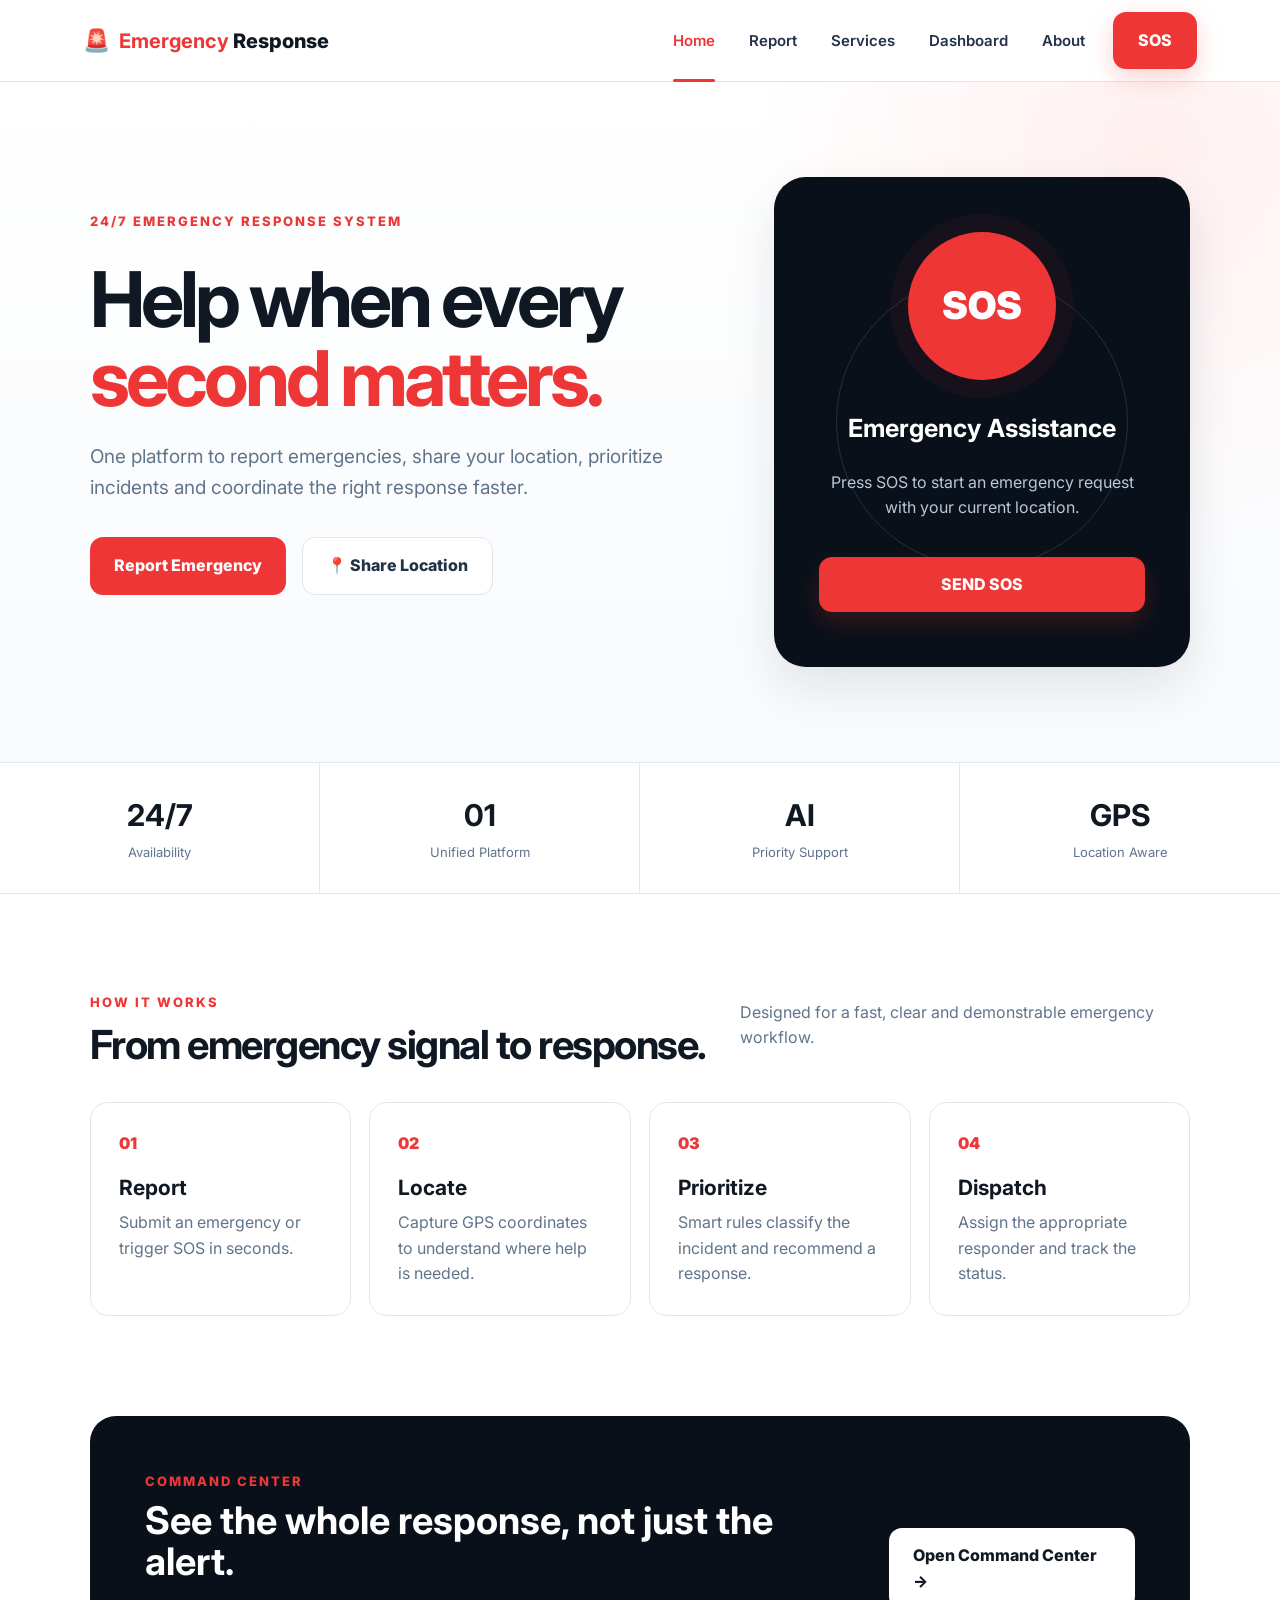
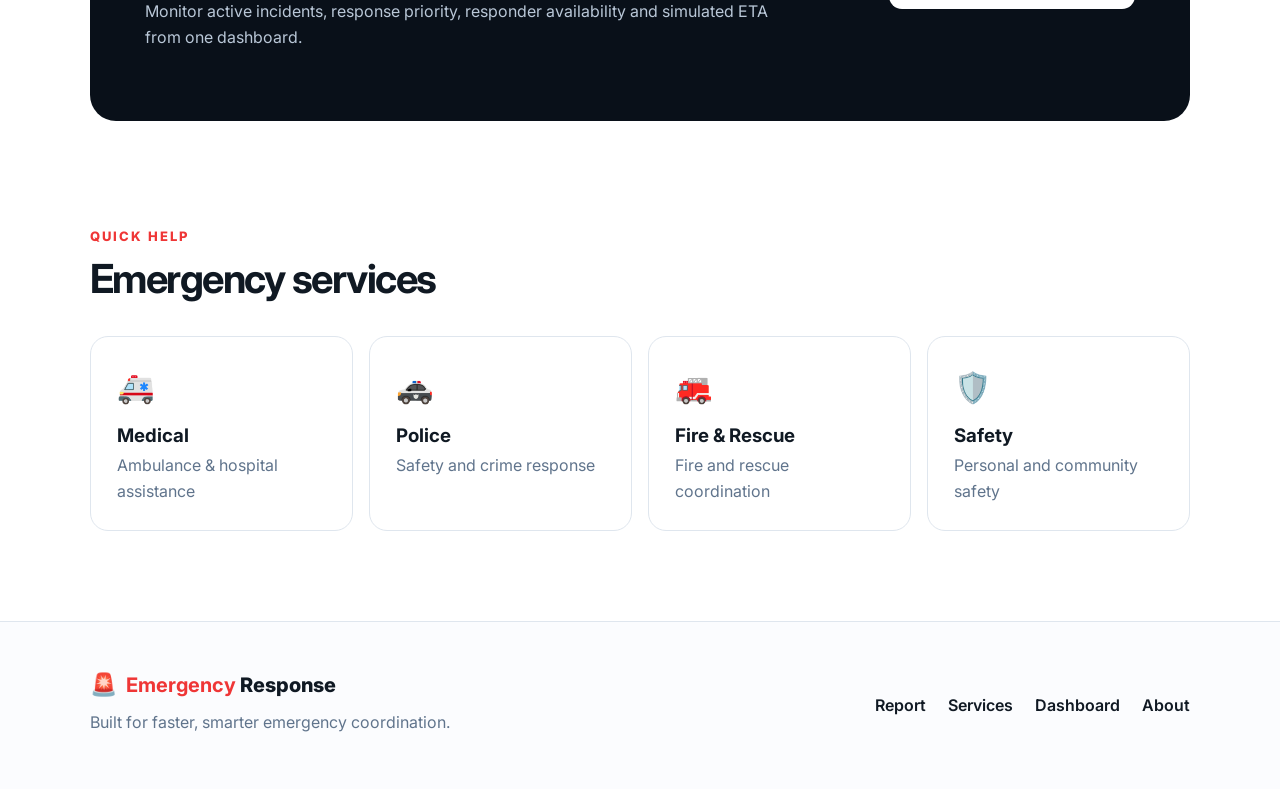
==== index.html @ e2dda0de "Add files via upload" ====
<!DOCTYPE html>
<html lang="en">
<head>
  <meta charset="UTF-8">
  <meta name="viewport" content="width=device-width, initial-scale=1.0">
  <meta name="description" content="Emergency Response Platform - fast, location-aware emergency coordination.">
  <title>Emergency Response | Home</title>
  <link rel="preconnect" href="https://fonts.googleapis.com">
  <link rel="preconnect" href="https://fonts.gstatic.com" crossorigin>
  <link href="https://fonts.googleapis.com/css2?family=Inter:wght@400;500;600;700;800&display=swap" rel="stylesheet">
  <link rel="stylesheet" href="css/style.css">
</head>
<body>
<header class="navbar">
  <a class="brand" href="index.html"><span class="brand-icon">🚨</span><span><b>Emergency</b> Response</span></a>
  <nav class="nav-links" aria-label="Main navigation">
    <a class="active" href="index.html">Home</a>
    <a href="report.html">Report</a>
    <a href="services.html">Services</a>
    <a href="dashboard.html">Dashboard</a>
    <a href="about.html">About</a>
  </nav>
  <button class="sos-nav" onclick="openSOS()">SOS</button>
  <button class="menu-btn" onclick="toggleMenu()" aria-label="Open menu">☰</button>
</header>

<main>
<section class="hero">
  <div class="hero-copy">
    <div class="eyebrow">24/7 EMERGENCY RESPONSE SYSTEM</div>
    <h1>Help when every<br><span>second matters.</span></h1>
    <p class="hero-text">One platform to report emergencies, share your location, prioritize incidents and coordinate the right response faster.</p>
    <div class="hero-actions">
      <a class="btn btn-primary" href="report.html">Report Emergency</a>
      <button class="btn btn-secondary" onclick="shareLocation()">📍 Share Location</button>
    </div>
    <div id="locationStatus" class="location-status" aria-live="polite"></div>
  </div>

  <div class="sos-card">
    <div class="pulse-ring"></div>
    <div class="sos-circle">SOS</div>
    <h2>Emergency Assistance</h2>
    <p>Press SOS to start an emergency request with your current location.</p>
    <button class="btn btn-danger wide" onclick="openSOS()">SEND SOS</button>
  </div>
</section>

<section class="stats-strip">
  <div><strong>24/7</strong><span>Availability</span></div>
  <div><strong>01</strong><span>Unified Platform</span></div>
  <div><strong>AI</strong><span>Priority Support</span></div>
  <div><strong>GPS</strong><span>Location Aware</span></div>
</section>

<section class="section">
  <div class="section-heading">
    <div><div class="eyebrow">HOW IT WORKS</div><h2>From emergency signal to response.</h2></div>
    <p>Designed for a fast, clear and demonstrable emergency workflow.</p>
  </div>
  <div class="workflow">
    <div class="workflow-card"><span>01</span><h3>Report</h3><p>Submit an emergency or trigger SOS in seconds.</p></div>
    <div class="workflow-card"><span>02</span><h3>Locate</h3><p>Capture GPS coordinates to understand where help is needed.</p></div>
    <div class="workflow-card"><span>03</span><h3>Prioritize</h3><p>Smart rules classify the incident and recommend a response.</p></div>
    <div class="workflow-card"><span>04</span><h3>Dispatch</h3><p>Assign the appropriate responder and track the status.</p></div>
  </div>
</section>

<section class="feature-band">
  <div>
    <div class="eyebrow">COMMAND CENTER</div>
    <h2>See the whole response, not just the alert.</h2>
    <p>Monitor active incidents, response priority, responder availability and simulated ETA from one dashboard.</p>
  </div>
  <a class="btn btn-light" href="dashboard.html">Open Command Center →</a>
</section>

<section class="section compact">
  <div class="section-heading">
    <div><div class="eyebrow">QUICK HELP</div><h2>Emergency services</h2></div>
  </div>
  <div class="service-grid">
    <a href="services.html#medical" class="service-card"><span>🚑</span><h3>Medical</h3><p>Ambulance & hospital assistance</p></a>
    <a href="services.html#police" class="service-card"><span>🚓</span><h3>Police</h3><p>Safety and crime response</p></a>
    <a href="services.html#fire" class="service-card"><span>🚒</span><h3>Fire & Rescue</h3><p>Fire and rescue coordination</p></a>
    <a href="services.html#safety" class="service-card"><span>🛡️</span><h3>Safety</h3><p>Personal and community safety</p></a>
  </div>
</section>
</main>

<footer class="footer">
  <div><a class="brand" href="index.html"><span class="brand-icon">🚨</span><span><b>Emergency</b> Response</span></a><p>Built for faster, smarter emergency coordination.</p></div>
  <div><a href="report.html">Report</a><a href="services.html">Services</a><a href="dashboard.html">Dashboard</a><a href="about.html">About</a></div>
</footer>

<div id="sosModal" class="modal hidden" role="dialog" aria-modal="true" aria-labelledby="sosTitle">
  <div class="modal-card">
    <button class="modal-close" onclick="closeSOS()">×</button>
    <div class="modal-icon">SOS</div>
    <h2 id="sosTitle">Start emergency assistance?</h2>
    <p>This demo will create a critical incident and attempt to share your current GPS location.</p>
    <div class="modal-actions"><button class="btn btn-secondary" onclick="closeSOS()">Cancel</button><button class="btn btn-danger" onclick="confirmSOS()">Send SOS</button></div>
    <div id="sosResult" class="result-box hidden"></div>
  </div>
</div>

<script src="js/main.js"></script>
</body>
</html>
---- css/style.css ----
:root{
  --red:#ef3636;--red-dark:#c92727;--ink:#101923;--muted:#60748c;--line:#dfe6ee;
  --soft:#f6f8fb;--white:#fff;--dark:#091019;--green:#16a36a;--amber:#e99a16;
  --shadow:0 20px 50px rgba(16,25,35,.10);--radius:22px;
}
*{box-sizing:border-box}html{scroll-behavior:auto}body{margin:0;font-family:Inter,system-ui,sans-serif;color:var(--ink);background:#fff;line-height:1.6}
a{text-decoration:none;color:inherit}button,input,select,textarea{font:inherit}button{cursor:pointer}
.navbar{height:82px;border-bottom:1px solid var(--line);display:flex;align-items:center;padding:0 6.5%;gap:28px;background:rgba(255,255,255,.97);position:sticky;top:0;z-index:1000}
.brand{font-size:20px;font-weight:800;display:flex;align-items:center;gap:9px;white-space:nowrap}.brand b{color:var(--red)}.brand-icon{font-size:22px}
.nav-links{display:flex;align-items:center;gap:34px;margin-left:auto}.nav-links a{font-size:15px;font-weight:600;color:#223247;position:relative;padding:29px 0}.nav-links a:hover,.nav-links a.active{color:var(--red)}.nav-links a.active:after{content:"";position:absolute;height:3px;background:var(--red);bottom:0;left:0;right:0;border-radius:3px}
.sos-nav{border:0;background:var(--red);color:#fff;font-weight:800;padding:16px 25px;border-radius:13px;box-shadow:0 9px 25px rgba(239,54,54,.22);font-size:16px}.sos-nav:hover{background:var(--red-dark);transform:translateY(-1px)}
.menu-btn{display:none;border:0;background:transparent;font-size:25px}
.hero{min-height:680px;display:grid;grid-template-columns:1.2fr .8fr;gap:60px;align-items:center;padding:70px 7%;background:radial-gradient(circle at 90% 10%,#fff0f0 0,transparent 30%),linear-gradient(180deg,#fff,#f8fafc)}
.eyebrow,.panel-kicker{font-size:13px;letter-spacing:2px;font-weight:800;color:var(--red)}.hero h1{font-size:clamp(48px,6vw,82px);line-height:1.03;letter-spacing:-4px;margin:28px 0 24px}.hero h1 span,.page-hero h1 span{color:var(--red)}
.hero-text{font-size:19px;color:var(--muted);max-width:720px}.hero-actions{display:flex;gap:16px;margin-top:34px;flex-wrap:wrap}
.btn{display:inline-flex;align-items:center;justify-content:center;border:0;border-radius:13px;padding:15px 24px;font-weight:800;transition:.2s}.btn:hover{transform:translateY(-2px)}.btn-primary{background:var(--red);color:#fff}.btn-danger{background:var(--red);color:#fff;box-shadow:0 10px 25px rgba(239,54,54,.2)}.btn-secondary{background:#fff;color:#223247;border:1px solid var(--line)}.btn-light{background:#fff;color:var(--ink)}.btn.small{padding:10px 14px;font-size:13px}.wide{width:100%}
.location-status{margin-top:16px;color:var(--green);font-size:14px;font-weight:600;min-height:22px}
.sos-card{background:var(--dark);color:#fff;min-height:490px;border-radius:32px;padding:55px 45px;display:flex;flex-direction:column;align-items:center;justify-content:center;text-align:center;box-shadow:var(--shadow);position:relative;overflow:hidden}.sos-card:before{content:"";position:absolute;width:290px;height:290px;border:1px solid #24303c;border-radius:50%}.sos-circle{width:148px;height:148px;border-radius:50%;display:grid;place-items:center;background:var(--red);font-size:38px;font-weight:900;z-index:1;box-shadow:0 0 0 18px rgba(239,54,54,.05)}.sos-card h2{font-size:25px;margin:28px 0 6px;z-index:1}.sos-card p{color:#b9c7d7;max-width:360px;z-index:1}.sos-card .btn{z-index:1;margin-top:20px}
.stats-strip{display:grid;grid-template-columns:repeat(4,1fr);border-top:1px solid var(--line);border-bottom:1px solid var(--line)}.stats-strip div{padding:28px;text-align:center;border-right:1px solid var(--line)}.stats-strip div:last-child{border:0}.stats-strip strong{display:block;font-size:30px}.stats-strip span{color:var(--muted);font-size:13px}
.section{padding:90px 7%}.section.compact{padding-top:35px}.section-heading{display:flex;justify-content:space-between;gap:30px;align-items:end;margin-bottom:35px}.section-heading h2{font-size:40px;line-height:1.1;margin:10px 0 0;letter-spacing:-1.5px}.section-heading>p{color:var(--muted);max-width:450px}
.workflow{display:grid;grid-template-columns:repeat(4,1fr);gap:18px}.workflow-card{padding:28px;border:1px solid var(--line);border-radius:18px;background:#fff}.workflow-card span{color:var(--red);font-weight:900}.workflow-card h3{font-size:21px;margin:15px 0 5px}.workflow-card p,.service-card p{color:var(--muted);margin:0}
.feature-band{margin:10px 7% 70px;padding:55px;border-radius:26px;background:var(--dark);color:#fff;display:flex;align-items:center;justify-content:space-between;gap:30px}.feature-band h2{font-size:38px;line-height:1.1;margin:8px 0}.feature-band p{color:#b9c7d7;max-width:650px}
.service-grid{display:grid;grid-template-columns:repeat(4,1fr);gap:16px}.service-card{border:1px solid var(--line);border-radius:18px;padding:26px;background:#fff;transition:.2s}.service-card:hover{transform:translateY(-4px);box-shadow:var(--shadow)}.service-card span{font-size:30px}.service-card h3{margin:10px 0 2px}
.footer{padding:45px 7%;border-top:1px solid var(--line);display:flex;justify-content:space-between;gap:40px;background:#fbfcfe}.footer p{color:var(--muted);margin:8px 0}.footer>div:last-child{display:flex;gap:22px;align-items:center;font-weight:600}
.page-main{min-height:calc(100vh - 82px)}.page-hero{padding:80px 7% 55px;background:linear-gradient(180deg,#fbfcfe,#fff)}.page-hero h1{font-size:clamp(44px,6vw,70px);line-height:1.05;letter-spacing:-3px;margin:15px 0}.page-hero p{max-width:760px;color:var(--muted);font-size:18px}
.report-layout{padding:20px 7% 90px;display:grid;grid-template-columns:1.2fr .8fr;gap:25px}.panel{border:1px solid var(--line);border-radius:var(--radius);background:#fff;box-shadow:0 12px 35px rgba(16,25,35,.05)}.form-panel{padding:34px}.panel-head{display:flex;justify-content:space-between;align-items:center;margin-bottom:25px}.panel-head h2{margin:5px 0 0;font-size:26px}.live-dot{color:var(--green);font-size:12px;font-weight:800}
.form-panel label{display:block;font-size:13px;font-weight:800;margin-bottom:17px}.form-panel input,.form-panel select,.form-panel textarea{display:block;width:100%;margin-top:7px;border:1px solid var(--line);border-radius:11px;padding:13px 14px;outline:none;background:#fff;color:var(--ink)}.form-panel input:focus,.form-panel select:focus,.form-panel textarea:focus{border-color:var(--red);box-shadow:0 0 0 3px rgba(239,54,54,.08)}.form-grid{display:grid;grid-template-columns:1fr 1fr;gap:17px}
.location-box{display:flex;justify-content:space-between;gap:15px;align-items:center;border:1px dashed #cbd6e2;border-radius:14px;padding:15px;margin:5px 0 20px}.location-box p{margin:2px 0 0;color:var(--muted);font-size:13px}
.side-panel{padding:28px;height:max-content}.priority-preview{background:#0b141e;color:#fff;border-radius:18px;padding:25px}.priority-preview span{font-size:11px;letter-spacing:1.5px;color:#aebdcb;font-weight:800}.priority-preview strong{display:block;font-size:29px;margin:8px 0}.priority-preview p{color:#b9c7d7;margin:0}.response-list{padding-top:25px}.response-list h3{margin-top:0}.response-item{display:flex;gap:14px;align-items:center;padding:14px 0;border-bottom:1px solid var(--line)}.response-item>span{font-size:25px}.response-item b,.response-item small{display:block}.response-item small{color:var(--muted)}.safety-note{margin-top:22px;padding:16px;background:#fff7e7;border-radius:14px;color:#6f531c;font-size:13px}.safety-note p{margin:4px 0}
.result-box{margin-top:18px;padding:15px;border-radius:13px;background:#edf9f3;color:#146b49;font-weight:700}.result-box.hidden{display:none}
.service-detail-grid{padding:20px 7% 70px;display:grid;grid-template-columns:1fr 1fr;gap:22px}.service-detail{display:grid;grid-template-columns:90px 1fr;gap:20px;border:1px solid var(--line);border-radius:22px;padding:28px}.big-icon{font-size:55px}.service-detail h2{margin:4px 0 8px;font-size:28px}.service-detail p{color:var(--muted)}.service-detail ul{padding-left:20px;color:#43556b}.service-detail li{margin:5px 0}.info-callout{margin:0 7% 80px;padding:45px;border-radius:24px;background:#fff0f0;text-align:center}.info-callout h2{margin:0 0 6px;font-size:32px}.info-callout p{color:var(--muted)}
.about-grid{padding:20px 7% 50px;display:grid;grid-template-columns:1fr 1fr;gap:22px}.about-grid .panel{padding:35px}.about-grid h2{font-size:32px;line-height:1.15}.about-grid p{color:var(--muted)}.dark-panel{background:var(--dark);color:#fff;border-color:var(--dark)}.dark-panel p{color:#b9c7d7}.timeline{max-width:850px;border-left:2px solid #e5ebf1;margin-left:10px}.timeline>div{display:flex;gap:22px;margin:0 0 26px;padding-left:25px;position:relative}.timeline>div>b{width:42px;height:42px;border-radius:50%;display:grid;place-items:center;background:var(--red);color:#fff;position:absolute;left:-22px}.timeline h3{margin:2px 0}.timeline p{margin:0;color:var(--muted)}.tech-stack{display:flex;gap:10px;flex-wrap:wrap;padding:0 7% 80px}.tech-stack span{padding:9px 14px;border-radius:999px;background:#f0f3f7;color:#44566c;font-size:13px;font-weight:700}
.modal{position:fixed;inset:0;background:rgba(3,8,13,.65);display:grid;place-items:center;padding:20px;z-index:3000}.modal.hidden{display:none}.modal-card{width:min(470px,100%);background:#fff;border-radius:24px;padding:35px;text-align:center;position:relative;box-shadow:0 25px 70px rgba(0,0,0,.3)}.modal-close{position:absolute;right:18px;top:13px;border:0;background:transparent;font-size:30px;color:#667}.modal-icon{width:80px;height:80px;border-radius:50%;background:var(--red);color:#fff;display:grid;place-items:center;font-size:23px;font-weight:900;margin:0 auto 18px}.modal-card h2{margin:0}.modal-card p{color:var(--muted)}.modal-actions{display:flex;gap:12px;justify-content:center;margin-top:20px}
@media(max-width:900px){.navbar{padding:0 5%}.nav-links{position:absolute;display:none;left:0;right:0;top:81px;background:#fff;padding:10px 5%;border-bottom:1px solid var(--line);flex-direction:column;align-items:flex-start;gap:0}.nav-links.open{display:flex}.nav-links a{padding:12px 0}.nav-links a.active:after{display:none}.menu-btn{display:block}.hero{grid-template-columns:1fr;padding:55px 5%}.hero h1{letter-spacing:-2px}.stats-strip{grid-template-columns:1fr 1fr}.workflow,.service-grid{grid-template-columns:1fr 1fr}.feature-band{margin:20px 5% 50px;padding:35px;flex-direction:column;align-items:flex-start}.section{padding:65px 5%}.section-heading{display:block}.report-layout,.service-detail-grid,.about-grid{padding-left:5%;padding-right:5%;grid-template-columns:1fr}.page-hero{padding-left:5%;padding-right:5%}.footer{padding:35px 5%}.footer>div:last-child{display:none}}
@media(max-width:600px){.brand{font-size:17px}.sos-nav{padding:12px 15px}.hero{min-height:auto}.hero h1{font-size:48px}.sos-card{min-height:420px;padding:40px 25px}.workflow,.service-grid,.stats-strip{grid-template-columns:1fr}.stats-strip div{border-right:0;border-bottom:1px solid var(--line)}.hero-actions .btn{width:100%}.form-grid{grid-template-columns:1fr}.form-panel,.side-panel{padding:22px}.location-box{align-items:flex-start;flex-direction:column}.service-detail{grid-template-columns:1fr}.big-icon{font-size:45px}.page-hero h1{font-size:46px}.feature-band h2{font-size:30px}}
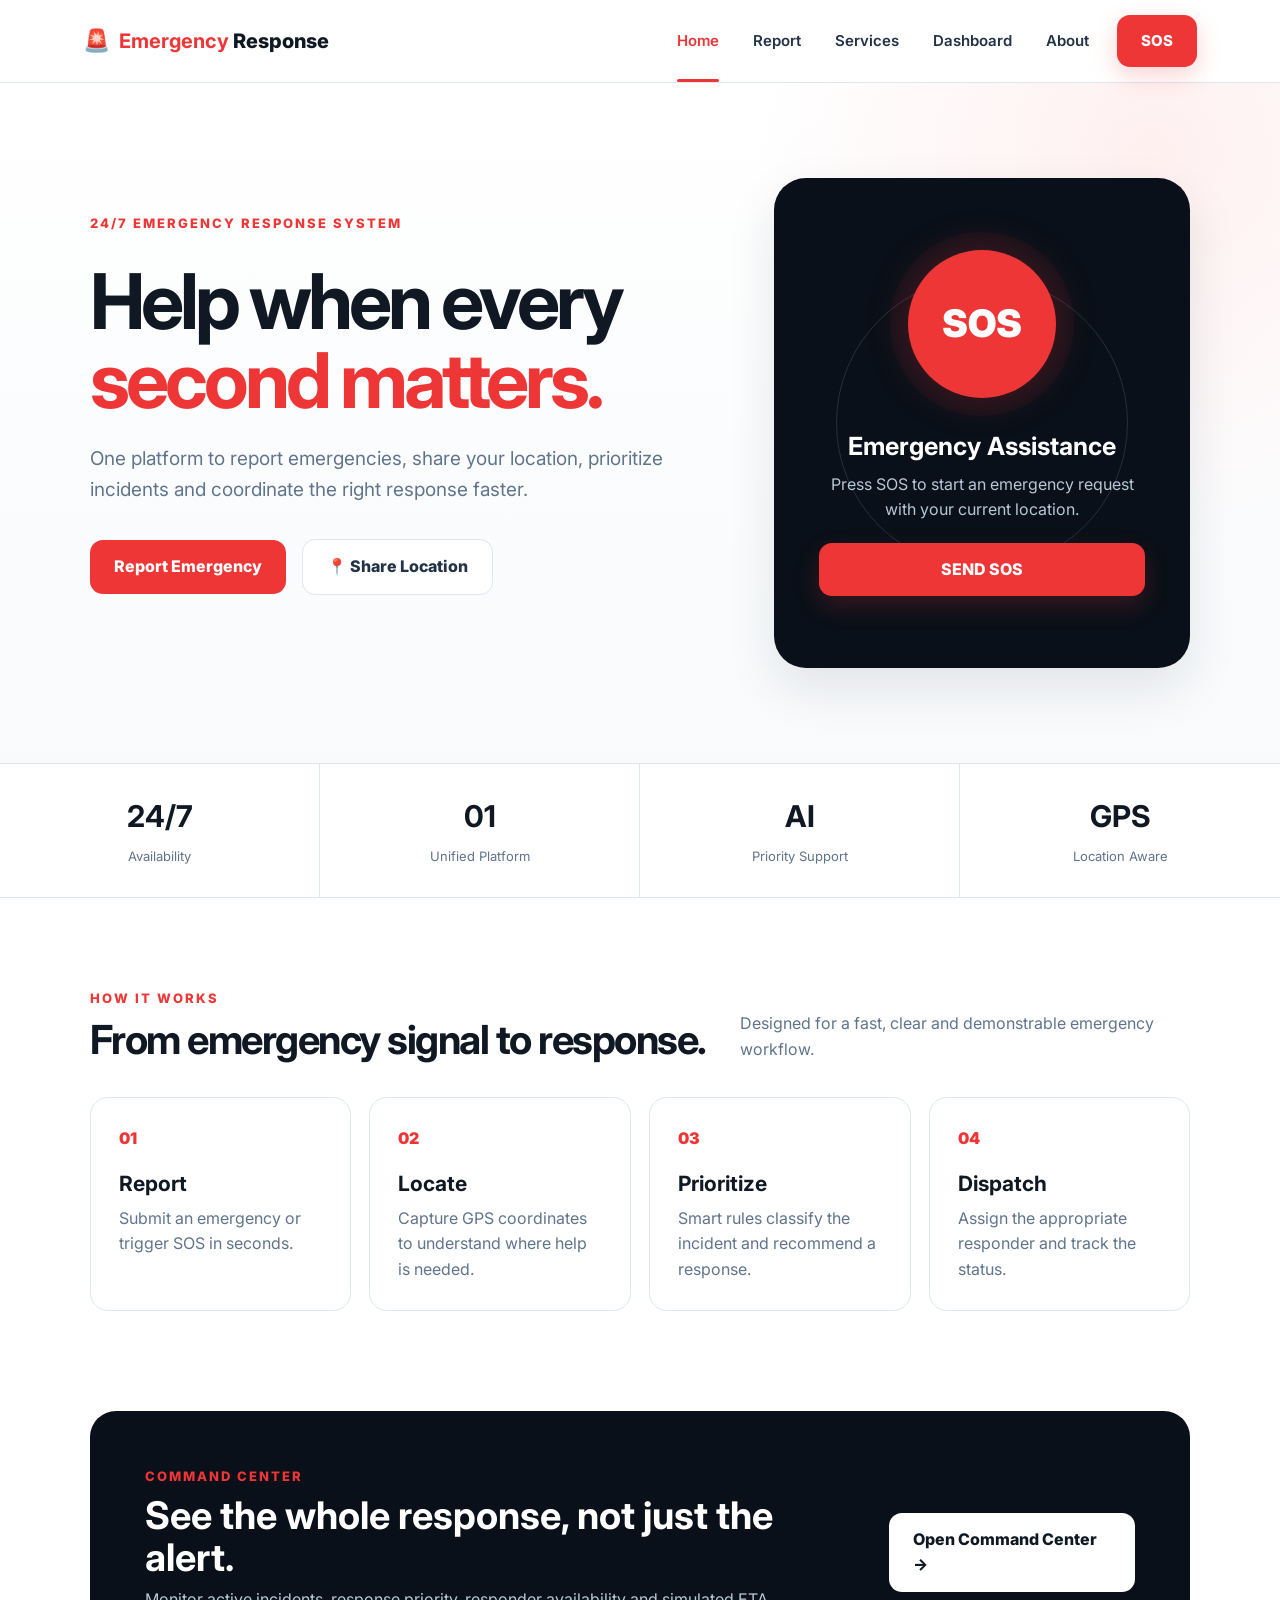
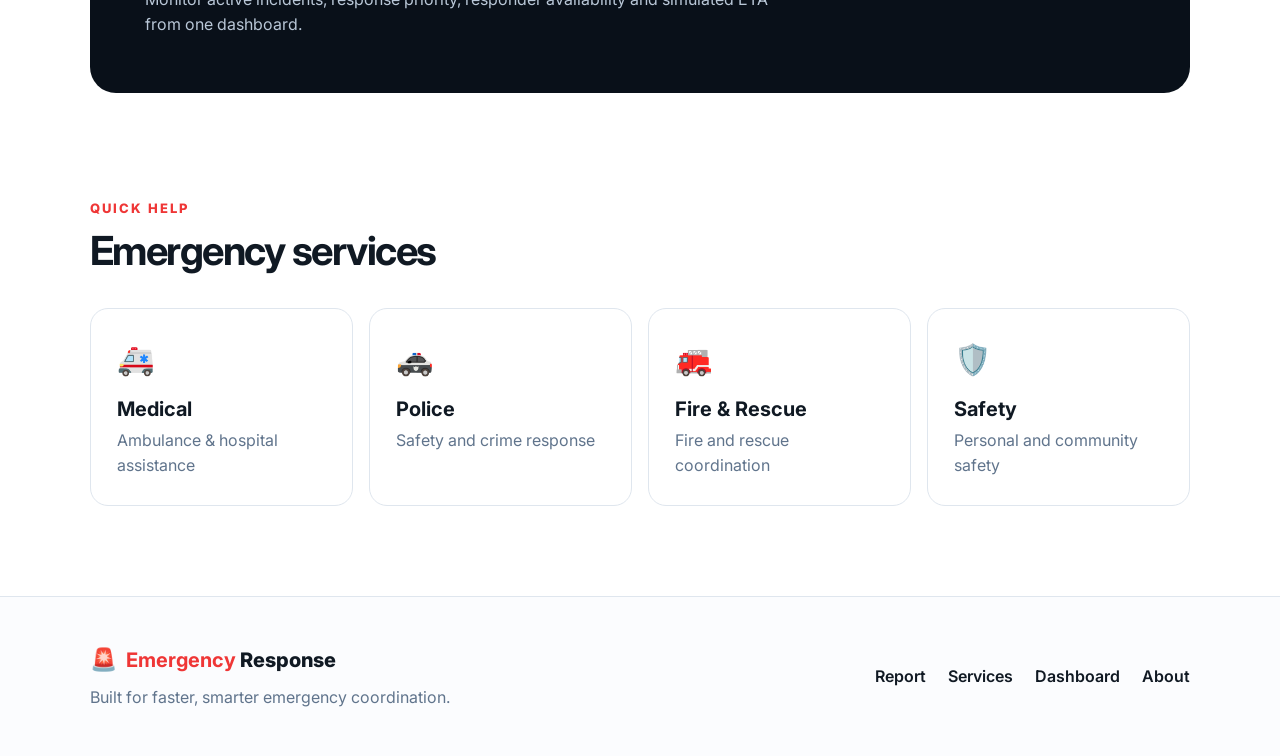
==== commit 823ff330: "Update index.html" ====
--- a/index.html
+++ b/index.html
@@ -3,107 +3,491 @@
 <head>
   <meta charset="UTF-8">
   <meta name="viewport" content="width=device-width, initial-scale=1.0">
-  <meta name="description" content="Emergency Response Platform - fast, location-aware emergency coordination.">
+
+  <meta
+    name="description"
+    content="Emergency Response Platform - fast, location-aware emergency coordination."
+  >
+
   <title>Emergency Response | Home</title>
+
   <link rel="preconnect" href="https://fonts.googleapis.com">
   <link rel="preconnect" href="https://fonts.gstatic.com" crossorigin>
-  <link href="https://fonts.googleapis.com/css2?family=Inter:wght@400;500;600;700;800&display=swap" rel="stylesheet">
+
+  <link
+    href="https://fonts.googleapis.com/css2?family=Inter:wght@400;500;600;700;800&display=swap"
+    rel="stylesheet"
+  >
+
   <link rel="stylesheet" href="css/style.css">
 </head>
+
 <body>
+
 <header class="navbar">
-  <a class="brand" href="index.html"><span class="brand-icon">🚨</span><span><b>Emergency</b> Response</span></a>
+
+  <!-- LOGO -->
+  <a class="brand" href="/">
+    <span class="brand-icon">🚨</span>
+    <span><b>Emergency</b> Response</span>
+  </a>
+
+  <!-- NAVIGATION -->
   <nav class="nav-links" aria-label="Main navigation">
-    <a class="active" href="index.html">Home</a>
-    <a href="report.html">Report</a>
-    <a href="services.html">Services</a>
-    <a href="dashboard.html">Dashboard</a>
-    <a href="about.html">About</a>
+    <a class="active" href="/">Home</a>
+    <a href="/report">Report</a>
+    <a href="/services">Services</a>
+    <a href="/dashboard">Dashboard</a>
+    <a href="/about">About</a>
   </nav>
+
+  <!-- SOS BUTTON -->
   <button class="sos-nav" onclick="openSOS()">SOS</button>
-  <button class="menu-btn" onclick="toggleMenu()" aria-label="Open menu">☰</button>
+
+  <!-- MOBILE MENU -->
+  <button
+    class="menu-btn"
+    onclick="toggleMenu()"
+    aria-label="Open menu"
+  >
+    ☰
+  </button>
+
 </header>
 
+
 <main>
-<section class="hero">
-  <div class="hero-copy">
-    <div class="eyebrow">24/7 EMERGENCY RESPONSE SYSTEM</div>
-    <h1>Help when every<br><span>second matters.</span></h1>
-    <p class="hero-text">One platform to report emergencies, share your location, prioritize incidents and coordinate the right response faster.</p>
-    <div class="hero-actions">
-      <a class="btn btn-primary" href="report.html">Report Emergency</a>
-      <button class="btn btn-secondary" onclick="shareLocation()">📍 Share Location</button>
-    </div>
-    <div id="locationStatus" class="location-status" aria-live="polite"></div>
+
+  <!-- HERO SECTION -->
+  <section class="hero">
+
+    <div class="hero-copy">
+
+      <div class="eyebrow">
+        24/7 EMERGENCY RESPONSE SYSTEM
+      </div>
+
+      <h1>
+        Help when every<br>
+        <span>second matters.</span>
+      </h1>
+
+      <p class="hero-text">
+        One platform to report emergencies, share your location,
+        prioritize incidents and coordinate the right response faster.
+      </p>
+
+      <div class="hero-actions">
+
+        <!-- CLEAN URL -->
+        <a
+          class="btn btn-primary"
+          href="/report"
+        >
+          Report Emergency
+        </a>
+
+        <button
+          class="btn btn-secondary"
+          onclick="shareLocation()"
+        >
+          📍 Share Location
+        </button>
+
+      </div>
+
+      <div
+        id="locationStatus"
+        class="location-status"
+        aria-live="polite"
+      ></div>
+
+    </div>
+
+
+    <!-- SOS CARD -->
+    <div class="sos-card">
+
+      <div class="pulse-ring"></div>
+
+      <div class="sos-circle">
+        SOS
+      </div>
+
+      <h2>
+        Emergency Assistance
+      </h2>
+
+      <p>
+        Press SOS to start an emergency request
+        with your current location.
+      </p>
+
+      <button
+        class="btn btn-danger wide"
+        onclick="openSOS()"
+      >
+        SEND SOS
+      </button>
+
+    </div>
+
+  </section>
+
+
+  <!-- STATS -->
+  <section class="stats-strip">
+
+    <div>
+      <strong>24/7</strong>
+      <span>Availability</span>
+    </div>
+
+    <div>
+      <strong>01</strong>
+      <span>Unified Platform</span>
+    </div>
+
+    <div>
+      <strong>AI</strong>
+      <span>Priority Support</span>
+    </div>
+
+    <div>
+      <strong>GPS</strong>
+      <span>Location Aware</span>
+    </div>
+
+  </section>
+
+
+  <!-- HOW IT WORKS -->
+  <section class="section">
+
+    <div class="section-heading">
+
+      <div>
+
+        <div class="eyebrow">
+          HOW IT WORKS
+        </div>
+
+        <h2>
+          From emergency signal to response.
+        </h2>
+
+      </div>
+
+      <p>
+        Designed for a fast, clear and demonstrable
+        emergency workflow.
+      </p>
+
+    </div>
+
+
+    <div class="workflow">
+
+      <div class="workflow-card">
+
+        <span>01</span>
+
+        <h3>
+          Report
+        </h3>
+
+        <p>
+          Submit an emergency or trigger SOS in seconds.
+        </p>
+
+      </div>
+
+
+      <div class="workflow-card">
+
+        <span>02</span>
+
+        <h3>
+          Locate
+        </h3>
+
+        <p>
+          Capture GPS coordinates to understand
+          where help is needed.
+        </p>
+
+      </div>
+
+
+      <div class="workflow-card">
+
+        <span>03</span>
+
+        <h3>
+          Prioritize
+        </h3>
+
+        <p>
+          Smart rules classify the incident and
+          recommend a response.
+        </p>
+
+      </div>
+
+
+      <div class="workflow-card">
+
+        <span>04</span>
+
+        <h3>
+          Dispatch
+        </h3>
+
+        <p>
+          Assign the appropriate responder and
+          track the status.
+        </p>
+
+      </div>
+
+    </div>
+
+  </section>
+
+
+  <!-- COMMAND CENTER -->
+  <section class="feature-band">
+
+    <div>
+
+      <div class="eyebrow">
+        COMMAND CENTER
+      </div>
+
+      <h2>
+        See the whole response,
+        not just the alert.
+      </h2>
+
+      <p>
+        Monitor active incidents, response priority,
+        responder availability and simulated ETA
+        from one dashboard.
+      </p>
+
+    </div>
+
+    <!-- CLEAN URL -->
+    <a
+      class="btn btn-light"
+      href="/dashboard"
+    >
+      Open Command Center →
+    </a>
+
+  </section>
+
+
+  <!-- QUICK HELP -->
+  <section class="section compact">
+
+    <div class="section-heading">
+
+      <div>
+
+        <div class="eyebrow">
+          QUICK HELP
+        </div>
+
+        <h2>
+          Emergency services
+        </h2>
+
+      </div>
+
+    </div>
+
+
+    <div class="service-grid">
+
+      <!-- MEDICAL -->
+      <a
+        href="/services#medical"
+        class="service-card"
+      >
+        <span>🚑</span>
+
+        <h3>
+          Medical
+        </h3>
+
+        <p>
+          Ambulance & hospital assistance
+        </p>
+      </a>
+
+
+      <!-- POLICE -->
+      <a
+        href="/services#police"
+        class="service-card"
+      >
+        <span>🚓</span>
+
+        <h3>
+          Police
+        </h3>
+
+        <p>
+          Safety and crime response
+        </p>
+      </a>
+
+
+      <!-- FIRE -->
+      <a
+        href="/services#fire"
+        class="service-card"
+      >
+        <span>🚒</span>
+
+        <h3>
+          Fire & Rescue
+        </h3>
+
+        <p>
+          Fire and rescue coordination
+        </p>
+      </a>
+
+
+      <!-- SAFETY -->
+      <a
+        href="/services#safety"
+        class="service-card"
+      >
+        <span>🛡️</span>
+
+        <h3>
+          Safety
+        </h3>
+
+        <p>
+          Personal and community safety
+        </p>
+      </a>
+
+    </div>
+
+  </section>
+
+</main>
+
+
+<!-- FOOTER -->
+<footer class="footer">
+
+  <div>
+
+    <!-- CLEAN HOME URL -->
+    <a class="brand" href="/">
+      <span class="brand-icon">🚨</span>
+      <span>
+        <b>Emergency</b> Response
+      </span>
+    </a>
+
+    <p>
+      Built for faster, smarter emergency coordination.
+    </p>
+
   </div>
 
-  <div class="sos-card">
-    <div class="pulse-ring"></div>
-    <div class="sos-circle">SOS</div>
-    <h2>Emergency Assistance</h2>
-    <p>Press SOS to start an emergency request with your current location.</p>
-    <button class="btn btn-danger wide" onclick="openSOS()">SEND SOS</button>
+
+  <div>
+
+    <a href="/report">
+      Report
+    </a>
+
+    <a href="/services">
+      Services
+    </a>
+
+    <a href="/dashboard">
+      Dashboard
+    </a>
+
+    <a href="/about">
+      About
+    </a>
+
   </div>
-</section>
-
-<section class="stats-strip">
-  <div><strong>24/7</strong><span>Availability</span></div>
-  <div><strong>01</strong><span>Unified Platform</span></div>
-  <div><strong>AI</strong><span>Priority Support</span></div>
-  <div><strong>GPS</strong><span>Location Aware</span></div>
-</section>
-
-<section class="section">
-  <div class="section-heading">
-    <div><div class="eyebrow">HOW IT WORKS</div><h2>From emergency signal to response.</h2></div>
-    <p>Designed for a fast, clear and demonstrable emergency workflow.</p>
+
+</footer>
+
+
+<!-- SOS MODAL -->
+<div
+  id="sosModal"
+  class="modal hidden"
+  role="dialog"
+  aria-modal="true"
+  aria-labelledby="sosTitle"
+>
+
+  <div class="modal-card">
+
+    <button
+      class="modal-close"
+      onclick="closeSOS()"
+      aria-label="Close"
+    >
+      ×
+    </button>
+
+    <div class="modal-icon">
+      SOS
+    </div>
+
+    <h2 id="sosTitle">
+      Start emergency assistance?
+    </h2>
+
+    <p>
+      Are you unsafe? This will create a critical incident
+      and share your current GPS location.
+    </p>
+
+    <div class="modal-actions">
+
+      <button
+        class="btn btn-secondary"
+        onclick="closeSOS()"
+      >
+        Cancel
+      </button>
+
+      <button
+        class="btn btn-danger"
+        onclick="confirmSOS()"
+      >
+        Send SOS
+      </button>
+
+    </div>
+
+    <div
+      id="sosResult"
+      class="result-box hidden"
+    ></div>
+
   </div>
-  <div class="workflow">
-    <div class="workflow-card"><span>01</span><h3>Report</h3><p>Submit an emergency or trigger SOS in seconds.</p></div>
-    <div class="workflow-card"><span>02</span><h3>Locate</h3><p>Capture GPS coordinates to understand where help is needed.</p></div>
-    <div class="workflow-card"><span>03</span><h3>Prioritize</h3><p>Smart rules classify the incident and recommend a response.</p></div>
-    <div class="workflow-card"><span>04</span><h3>Dispatch</h3><p>Assign the appropriate responder and track the status.</p></div>
-  </div>
-</section>
-
-<section class="feature-band">
-  <div>
-    <div class="eyebrow">COMMAND CENTER</div>
-    <h2>See the whole response, not just the alert.</h2>
-    <p>Monitor active incidents, response priority, responder availability and simulated ETA from one dashboard.</p>
-  </div>
-  <a class="btn btn-light" href="dashboard.html">Open Command Center →</a>
-</section>
-
-<section class="section compact">
-  <div class="section-heading">
-    <div><div class="eyebrow">QUICK HELP</div><h2>Emergency services</h2></div>
-  </div>
-  <div class="service-grid">
-    <a href="services.html#medical" class="service-card"><span>🚑</span><h3>Medical</h3><p>Ambulance & hospital assistance</p></a>
-    <a href="services.html#police" class="service-card"><span>🚓</span><h3>Police</h3><p>Safety and crime response</p></a>
-    <a href="services.html#fire" class="service-card"><span>🚒</span><h3>Fire & Rescue</h3><p>Fire and rescue coordination</p></a>
-    <a href="services.html#safety" class="service-card"><span>🛡️</span><h3>Safety</h3><p>Personal and community safety</p></a>
-  </div>
-</section>
-</main>
-
-<footer class="footer">
-  <div><a class="brand" href="index.html"><span class="brand-icon">🚨</span><span><b>Emergency</b> Response</span></a><p>Built for faster, smarter emergency coordination.</p></div>
-  <div><a href="report.html">Report</a><a href="services.html">Services</a><a href="dashboard.html">Dashboard</a><a href="about.html">About</a></div>
-</footer>
-
-<div id="sosModal" class="modal hidden" role="dialog" aria-modal="true" aria-labelledby="sosTitle">
-  <div class="modal-card">
-    <button class="modal-close" onclick="closeSOS()">×</button>
-    <div class="modal-icon">SOS</div>
-    <h2 id="sosTitle">Start emergency assistance?</h2>
-    <p>This demo will create a critical incident and attempt to share your current GPS location.</p>
-    <div class="modal-actions"><button class="btn btn-secondary" onclick="closeSOS()">Cancel</button><button class="btn btn-danger" onclick="confirmSOS()">Send SOS</button></div>
-    <div id="sosResult" class="result-box hidden"></div>
-  </div>
+
 </div>
 
+
 <script src="js/main.js"></script>
+
 </body>
 </html>
--- a/css/style.css
+++ b/css/style.css
@@ -1,35 +1,1530 @@
-:root{
-  --red:#ef3636;--red-dark:#c92727;--ink:#101923;--muted:#60748c;--line:#dfe6ee;
-  --soft:#f6f8fb;--white:#fff;--dark:#091019;--green:#16a36a;--amber:#e99a16;
-  --shadow:0 20px 50px rgba(16,25,35,.10);--radius:22px;
-}
-*{box-sizing:border-box}html{scroll-behavior:auto}body{margin:0;font-family:Inter,system-ui,sans-serif;color:var(--ink);background:#fff;line-height:1.6}
-a{text-decoration:none;color:inherit}button,input,select,textarea{font:inherit}button{cursor:pointer}
-.navbar{height:82px;border-bottom:1px solid var(--line);display:flex;align-items:center;padding:0 6.5%;gap:28px;background:rgba(255,255,255,.97);position:sticky;top:0;z-index:1000}
-.brand{font-size:20px;font-weight:800;display:flex;align-items:center;gap:9px;white-space:nowrap}.brand b{color:var(--red)}.brand-icon{font-size:22px}
-.nav-links{display:flex;align-items:center;gap:34px;margin-left:auto}.nav-links a{font-size:15px;font-weight:600;color:#223247;position:relative;padding:29px 0}.nav-links a:hover,.nav-links a.active{color:var(--red)}.nav-links a.active:after{content:"";position:absolute;height:3px;background:var(--red);bottom:0;left:0;right:0;border-radius:3px}
-.sos-nav{border:0;background:var(--red);color:#fff;font-weight:800;padding:16px 25px;border-radius:13px;box-shadow:0 9px 25px rgba(239,54,54,.22);font-size:16px}.sos-nav:hover{background:var(--red-dark);transform:translateY(-1px)}
-.menu-btn{display:none;border:0;background:transparent;font-size:25px}
-.hero{min-height:680px;display:grid;grid-template-columns:1.2fr .8fr;gap:60px;align-items:center;padding:70px 7%;background:radial-gradient(circle at 90% 10%,#fff0f0 0,transparent 30%),linear-gradient(180deg,#fff,#f8fafc)}
-.eyebrow,.panel-kicker{font-size:13px;letter-spacing:2px;font-weight:800;color:var(--red)}.hero h1{font-size:clamp(48px,6vw,82px);line-height:1.03;letter-spacing:-4px;margin:28px 0 24px}.hero h1 span,.page-hero h1 span{color:var(--red)}
-.hero-text{font-size:19px;color:var(--muted);max-width:720px}.hero-actions{display:flex;gap:16px;margin-top:34px;flex-wrap:wrap}
-.btn{display:inline-flex;align-items:center;justify-content:center;border:0;border-radius:13px;padding:15px 24px;font-weight:800;transition:.2s}.btn:hover{transform:translateY(-2px)}.btn-primary{background:var(--red);color:#fff}.btn-danger{background:var(--red);color:#fff;box-shadow:0 10px 25px rgba(239,54,54,.2)}.btn-secondary{background:#fff;color:#223247;border:1px solid var(--line)}.btn-light{background:#fff;color:var(--ink)}.btn.small{padding:10px 14px;font-size:13px}.wide{width:100%}
-.location-status{margin-top:16px;color:var(--green);font-size:14px;font-weight:600;min-height:22px}
-.sos-card{background:var(--dark);color:#fff;min-height:490px;border-radius:32px;padding:55px 45px;display:flex;flex-direction:column;align-items:center;justify-content:center;text-align:center;box-shadow:var(--shadow);position:relative;overflow:hidden}.sos-card:before{content:"";position:absolute;width:290px;height:290px;border:1px solid #24303c;border-radius:50%}.sos-circle{width:148px;height:148px;border-radius:50%;display:grid;place-items:center;background:var(--red);font-size:38px;font-weight:900;z-index:1;box-shadow:0 0 0 18px rgba(239,54,54,.05)}.sos-card h2{font-size:25px;margin:28px 0 6px;z-index:1}.sos-card p{color:#b9c7d7;max-width:360px;z-index:1}.sos-card .btn{z-index:1;margin-top:20px}
-.stats-strip{display:grid;grid-template-columns:repeat(4,1fr);border-top:1px solid var(--line);border-bottom:1px solid var(--line)}.stats-strip div{padding:28px;text-align:center;border-right:1px solid var(--line)}.stats-strip div:last-child{border:0}.stats-strip strong{display:block;font-size:30px}.stats-strip span{color:var(--muted);font-size:13px}
-.section{padding:90px 7%}.section.compact{padding-top:35px}.section-heading{display:flex;justify-content:space-between;gap:30px;align-items:end;margin-bottom:35px}.section-heading h2{font-size:40px;line-height:1.1;margin:10px 0 0;letter-spacing:-1.5px}.section-heading>p{color:var(--muted);max-width:450px}
-.workflow{display:grid;grid-template-columns:repeat(4,1fr);gap:18px}.workflow-card{padding:28px;border:1px solid var(--line);border-radius:18px;background:#fff}.workflow-card span{color:var(--red);font-weight:900}.workflow-card h3{font-size:21px;margin:15px 0 5px}.workflow-card p,.service-card p{color:var(--muted);margin:0}
-.feature-band{margin:10px 7% 70px;padding:55px;border-radius:26px;background:var(--dark);color:#fff;display:flex;align-items:center;justify-content:space-between;gap:30px}.feature-band h2{font-size:38px;line-height:1.1;margin:8px 0}.feature-band p{color:#b9c7d7;max-width:650px}
-.service-grid{display:grid;grid-template-columns:repeat(4,1fr);gap:16px}.service-card{border:1px solid var(--line);border-radius:18px;padding:26px;background:#fff;transition:.2s}.service-card:hover{transform:translateY(-4px);box-shadow:var(--shadow)}.service-card span{font-size:30px}.service-card h3{margin:10px 0 2px}
-.footer{padding:45px 7%;border-top:1px solid var(--line);display:flex;justify-content:space-between;gap:40px;background:#fbfcfe}.footer p{color:var(--muted);margin:8px 0}.footer>div:last-child{display:flex;gap:22px;align-items:center;font-weight:600}
-.page-main{min-height:calc(100vh - 82px)}.page-hero{padding:80px 7% 55px;background:linear-gradient(180deg,#fbfcfe,#fff)}.page-hero h1{font-size:clamp(44px,6vw,70px);line-height:1.05;letter-spacing:-3px;margin:15px 0}.page-hero p{max-width:760px;color:var(--muted);font-size:18px}
-.report-layout{padding:20px 7% 90px;display:grid;grid-template-columns:1.2fr .8fr;gap:25px}.panel{border:1px solid var(--line);border-radius:var(--radius);background:#fff;box-shadow:0 12px 35px rgba(16,25,35,.05)}.form-panel{padding:34px}.panel-head{display:flex;justify-content:space-between;align-items:center;margin-bottom:25px}.panel-head h2{margin:5px 0 0;font-size:26px}.live-dot{color:var(--green);font-size:12px;font-weight:800}
-.form-panel label{display:block;font-size:13px;font-weight:800;margin-bottom:17px}.form-panel input,.form-panel select,.form-panel textarea{display:block;width:100%;margin-top:7px;border:1px solid var(--line);border-radius:11px;padding:13px 14px;outline:none;background:#fff;color:var(--ink)}.form-panel input:focus,.form-panel select:focus,.form-panel textarea:focus{border-color:var(--red);box-shadow:0 0 0 3px rgba(239,54,54,.08)}.form-grid{display:grid;grid-template-columns:1fr 1fr;gap:17px}
-.location-box{display:flex;justify-content:space-between;gap:15px;align-items:center;border:1px dashed #cbd6e2;border-radius:14px;padding:15px;margin:5px 0 20px}.location-box p{margin:2px 0 0;color:var(--muted);font-size:13px}
-.side-panel{padding:28px;height:max-content}.priority-preview{background:#0b141e;color:#fff;border-radius:18px;padding:25px}.priority-preview span{font-size:11px;letter-spacing:1.5px;color:#aebdcb;font-weight:800}.priority-preview strong{display:block;font-size:29px;margin:8px 0}.priority-preview p{color:#b9c7d7;margin:0}.response-list{padding-top:25px}.response-list h3{margin-top:0}.response-item{display:flex;gap:14px;align-items:center;padding:14px 0;border-bottom:1px solid var(--line)}.response-item>span{font-size:25px}.response-item b,.response-item small{display:block}.response-item small{color:var(--muted)}.safety-note{margin-top:22px;padding:16px;background:#fff7e7;border-radius:14px;color:#6f531c;font-size:13px}.safety-note p{margin:4px 0}
-.result-box{margin-top:18px;padding:15px;border-radius:13px;background:#edf9f3;color:#146b49;font-weight:700}.result-box.hidden{display:none}
-.service-detail-grid{padding:20px 7% 70px;display:grid;grid-template-columns:1fr 1fr;gap:22px}.service-detail{display:grid;grid-template-columns:90px 1fr;gap:20px;border:1px solid var(--line);border-radius:22px;padding:28px}.big-icon{font-size:55px}.service-detail h2{margin:4px 0 8px;font-size:28px}.service-detail p{color:var(--muted)}.service-detail ul{padding-left:20px;color:#43556b}.service-detail li{margin:5px 0}.info-callout{margin:0 7% 80px;padding:45px;border-radius:24px;background:#fff0f0;text-align:center}.info-callout h2{margin:0 0 6px;font-size:32px}.info-callout p{color:var(--muted)}
-.about-grid{padding:20px 7% 50px;display:grid;grid-template-columns:1fr 1fr;gap:22px}.about-grid .panel{padding:35px}.about-grid h2{font-size:32px;line-height:1.15}.about-grid p{color:var(--muted)}.dark-panel{background:var(--dark);color:#fff;border-color:var(--dark)}.dark-panel p{color:#b9c7d7}.timeline{max-width:850px;border-left:2px solid #e5ebf1;margin-left:10px}.timeline>div{display:flex;gap:22px;margin:0 0 26px;padding-left:25px;position:relative}.timeline>div>b{width:42px;height:42px;border-radius:50%;display:grid;place-items:center;background:var(--red);color:#fff;position:absolute;left:-22px}.timeline h3{margin:2px 0}.timeline p{margin:0;color:var(--muted)}.tech-stack{display:flex;gap:10px;flex-wrap:wrap;padding:0 7% 80px}.tech-stack span{padding:9px 14px;border-radius:999px;background:#f0f3f7;color:#44566c;font-size:13px;font-weight:700}
-.modal{position:fixed;inset:0;background:rgba(3,8,13,.65);display:grid;place-items:center;padding:20px;z-index:3000}.modal.hidden{display:none}.modal-card{width:min(470px,100%);background:#fff;border-radius:24px;padding:35px;text-align:center;position:relative;box-shadow:0 25px 70px rgba(0,0,0,.3)}.modal-close{position:absolute;right:18px;top:13px;border:0;background:transparent;font-size:30px;color:#667}.modal-icon{width:80px;height:80px;border-radius:50%;background:var(--red);color:#fff;display:grid;place-items:center;font-size:23px;font-weight:900;margin:0 auto 18px}.modal-card h2{margin:0}.modal-card p{color:var(--muted)}.modal-actions{display:flex;gap:12px;justify-content:center;margin-top:20px}
-@media(max-width:900px){.navbar{padding:0 5%}.nav-links{position:absolute;display:none;left:0;right:0;top:81px;background:#fff;padding:10px 5%;border-bottom:1px solid var(--line);flex-direction:column;align-items:flex-start;gap:0}.nav-links.open{display:flex}.nav-links a{padding:12px 0}.nav-links a.active:after{display:none}.menu-btn{display:block}.hero{grid-template-columns:1fr;padding:55px 5%}.hero h1{letter-spacing:-2px}.stats-strip{grid-template-columns:1fr 1fr}.workflow,.service-grid{grid-template-columns:1fr 1fr}.feature-band{margin:20px 5% 50px;padding:35px;flex-direction:column;align-items:flex-start}.section{padding:65px 5%}.section-heading{display:block}.report-layout,.service-detail-grid,.about-grid{padding-left:5%;padding-right:5%;grid-template-columns:1fr}.page-hero{padding-left:5%;padding-right:5%}.footer{padding:35px 5%}.footer>div:last-child{display:none}}
-@media(max-width:600px){.brand{font-size:17px}.sos-nav{padding:12px 15px}.hero{min-height:auto}.hero h1{font-size:48px}.sos-card{min-height:420px;padding:40px 25px}.workflow,.service-grid,.stats-strip{grid-template-columns:1fr}.stats-strip div{border-right:0;border-bottom:1px solid var(--line)}.hero-actions .btn{width:100%}.form-grid{grid-template-columns:1fr}.form-panel,.side-panel{padding:22px}.location-box{align-items:flex-start;flex-direction:column}.service-detail{grid-template-columns:1fr}.big-icon{font-size:45px}.page-hero h1{font-size:46px}.feature-band h2{font-size:30px}}
+/* =========================================================
+   EMERGENCY RESPONSE PLATFORM
+   MAIN STYLE SHEET
+   ========================================================= */
+
+:root {
+  --red: #ef3636;
+  --red-dark: #c92727;
+
+  --ink: #101923;
+  --muted: #60748c;
+
+  --line: #dfe6ee;
+  --soft: #f6f8fb;
+  --white: #ffffff;
+
+  --dark: #091019;
+
+  --green: #16a36a;
+  --amber: #e99a16;
+
+  --shadow: 0 20px 50px rgba(16, 25, 35, 0.10);
+  --radius: 22px;
+}
+
+
+/* =========================================================
+   RESET
+   ========================================================= */
+
+* {
+  box-sizing: border-box;
+}
+
+html {
+  scroll-behavior: auto;
+}
+
+body {
+  margin: 0;
+  padding: 0;
+  font-family: Inter, system-ui, sans-serif;
+  color: var(--ink);
+  background: #ffffff;
+  line-height: 1.6;
+}
+
+a {
+  color: inherit;
+  text-decoration: none;
+}
+
+button,
+input,
+select,
+textarea {
+  font: inherit;
+}
+
+button {
+  cursor: pointer;
+}
+
+
+/* =========================================================
+   NAVBAR
+   ========================================================= */
+
+.navbar {
+  position: sticky;
+  top: 0;
+  z-index: 1000;
+
+  min-height: 82px;
+
+  display: flex;
+  align-items: center;
+
+  padding: 0 6.5%;
+  gap: 28px;
+
+  background: rgba(255, 255, 255, 0.97);
+  border-bottom: 1px solid var(--line);
+
+  backdrop-filter: blur(10px);
+}
+
+
+/* BRAND */
+
+.brand {
+  display: inline-flex;
+  align-items: center;
+  gap: 9px;
+
+  font-size: 20px;
+  font-weight: 800;
+
+  white-space: nowrap;
+}
+
+.brand b {
+  color: var(--red);
+}
+
+.brand-icon {
+  display: inline-flex;
+  align-items: center;
+  justify-content: center;
+
+  font-size: 22px;
+}
+
+
+/* NAVIGATION */
+
+.nav-links {
+  display: flex;
+  align-items: center;
+
+  gap: 34px;
+  margin-left: auto;
+
+  height: 100%;
+}
+
+.nav-links a {
+  position: relative;
+
+  display: flex;
+  align-items: center;
+
+  min-height: 82px;
+
+  padding: 0;
+
+  color: #223247;
+
+  font-size: 15px;
+  font-weight: 600;
+
+  transition: 0.2s ease;
+}
+
+.nav-links a:hover,
+.nav-links a.active {
+  color: var(--red);
+}
+
+.nav-links a.active::after {
+  content: "";
+
+  position: absolute;
+  left: 0;
+  right: 0;
+  bottom: 0;
+
+  height: 3px;
+
+  background: var(--red);
+  border-radius: 3px;
+}
+
+
+/* SOS NAV BUTTON */
+
+.sos-nav {
+  border: 0;
+
+  padding: 14px 24px;
+
+  background: var(--red);
+  color: #ffffff;
+
+  font-size: 15px;
+  font-weight: 800;
+
+  border-radius: 13px;
+
+  box-shadow: 0 9px 25px rgba(239, 54, 54, 0.22);
+
+  transition: 0.2s ease;
+}
+
+.sos-nav:hover {
+  background: var(--red-dark);
+
+  transform: translateY(-2px);
+
+  box-shadow: 0 12px 30px rgba(239, 54, 54, 0.30);
+}
+
+
+/* MOBILE MENU BUTTON */
+
+.menu-btn {
+  display: none;
+
+  border: 0;
+  background: transparent;
+
+  color: var(--ink);
+
+  font-size: 25px;
+  line-height: 1;
+
+  padding: 5px;
+}
+
+
+/* =========================================================
+   HERO
+   ========================================================= */
+
+.hero {
+  min-height: 680px;
+
+  display: grid;
+  grid-template-columns: 1.2fr 0.8fr;
+
+  gap: 60px;
+
+  align-items: center;
+
+  padding: 70px 7%;
+
+  background:
+    radial-gradient(
+      circle at 90% 10%,
+      #fff0f0 0,
+      transparent 30%
+    ),
+    linear-gradient(
+      180deg,
+      #ffffff,
+      #f8fafc
+    );
+}
+
+.hero-copy {
+  max-width: 780px;
+}
+
+.eyebrow,
+.panel-kicker {
+  color: var(--red);
+
+  font-size: 13px;
+  font-weight: 800;
+
+  letter-spacing: 2px;
+}
+
+.hero h1 {
+  margin: 28px 0 24px;
+
+  font-size: clamp(48px, 6vw, 82px);
+  line-height: 1.03;
+
+  letter-spacing: -4px;
+}
+
+.hero h1 span,
+.page-hero h1 span {
+  color: var(--red);
+}
+
+.hero-text {
+  max-width: 720px;
+
+  margin: 0;
+
+  color: var(--muted);
+
+  font-size: 19px;
+}
+
+.hero-actions {
+  display: flex;
+  align-items: center;
+
+  gap: 16px;
+
+  margin-top: 34px;
+
+  flex-wrap: wrap;
+}
+
+
+/* =========================================================
+   BUTTONS
+   ========================================================= */
+
+.btn {
+  display: inline-flex;
+  align-items: center;
+  justify-content: center;
+
+  min-height: 50px;
+
+  padding: 14px 24px;
+
+  border: 0;
+  border-radius: 13px;
+
+  font-weight: 800;
+
+  transition: 0.2s ease;
+}
+
+.btn:hover {
+  transform: translateY(-2px);
+}
+
+.btn-primary {
+  background: var(--red);
+  color: #ffffff;
+}
+
+.btn-primary:hover {
+  background: var(--red-dark);
+}
+
+.btn-danger {
+  background: var(--red);
+  color: #ffffff;
+
+  box-shadow: 0 10px 25px rgba(239, 54, 54, 0.20);
+}
+
+.btn-danger:hover {
+  background: var(--red-dark);
+}
+
+.btn-secondary {
+  background: #ffffff;
+  color: #223247;
+
+  border: 1px solid var(--line);
+}
+
+.btn-secondary:hover {
+  background: #f8fafc;
+}
+
+.btn-light {
+  background: #ffffff;
+  color: var(--ink);
+}
+
+.btn.small {
+  min-height: 42px;
+
+  padding: 10px 14px;
+
+  font-size: 13px;
+}
+
+.wide {
+  width: 100%;
+}
+
+
+/* =========================================================
+   LOCATION STATUS
+   ========================================================= */
+
+.location-status {
+  min-height: 22px;
+
+  margin-top: 16px;
+
+  color: var(--green);
+
+  font-size: 14px;
+  font-weight: 600;
+}
+
+
+/* =========================================================
+   SOS CARD
+   ========================================================= */
+
+.sos-card {
+  position: relative;
+
+  min-height: 490px;
+
+  display: flex;
+  flex-direction: column;
+
+  align-items: center;
+  justify-content: center;
+
+  padding: 55px 45px;
+
+  overflow: hidden;
+
+  border-radius: 32px;
+
+  background: var(--dark);
+  color: #ffffff;
+
+  text-align: center;
+
+  box-shadow: var(--shadow);
+}
+
+.sos-card::before {
+  content: "";
+
+  position: absolute;
+
+  width: 290px;
+  height: 290px;
+
+  border: 1px solid #24303c;
+
+  border-radius: 50%;
+}
+
+.sos-circle {
+  position: relative;
+  z-index: 1;
+
+  width: 148px;
+  height: 148px;
+
+  display: grid;
+  place-items: center;
+
+  border-radius: 50%;
+
+  background: var(--red);
+
+  font-size: 38px;
+  font-weight: 900;
+
+  box-shadow:
+    0 0 0 18px rgba(239, 54, 54, 0.05),
+    0 0 40px rgba(239, 54, 54, 0.25);
+}
+
+.sos-card h2 {
+  position: relative;
+  z-index: 1;
+
+  margin: 28px 0 6px;
+
+  font-size: 25px;
+}
+
+.sos-card p {
+  position: relative;
+  z-index: 1;
+
+  max-width: 360px;
+
+  margin: 0;
+
+  color: #b9c7d7;
+}
+
+.sos-card .btn {
+  position: relative;
+  z-index: 1;
+
+  margin-top: 20px;
+}
+
+
+/* =========================================================
+   STATS
+   ========================================================= */
+
+.stats-strip {
+  display: grid;
+  grid-template-columns: repeat(4, 1fr);
+
+  border-top: 1px solid var(--line);
+  border-bottom: 1px solid var(--line);
+}
+
+.stats-strip div {
+  padding: 28px;
+
+  text-align: center;
+
+  border-right: 1px solid var(--line);
+}
+
+.stats-strip div:last-child {
+  border-right: 0;
+}
+
+.stats-strip strong {
+  display: block;
+
+  margin-bottom: 3px;
+
+  font-size: 30px;
+}
+
+.stats-strip span {
+  color: var(--muted);
+
+  font-size: 13px;
+}
+
+
+/* =========================================================
+   GENERAL SECTION
+   ========================================================= */
+
+.section {
+  padding: 90px 7%;
+}
+
+.section.compact {
+  padding-top: 35px;
+}
+
+.section-heading {
+  display: flex;
+  align-items: end;
+  justify-content: space-between;
+
+  gap: 30px;
+
+  margin-bottom: 35px;
+}
+
+.section-heading h2 {
+  margin: 10px 0 0;
+
+  font-size: 40px;
+  line-height: 1.1;
+
+  letter-spacing: -1.5px;
+}
+
+.section-heading > p {
+  max-width: 450px;
+
+  margin: 0;
+
+  color: var(--muted);
+}
+
+
+/* =========================================================
+   WORKFLOW
+   ========================================================= */
+
+.workflow {
+  display: grid;
+  grid-template-columns: repeat(4, 1fr);
+
+  gap: 18px;
+}
+
+.workflow-card {
+  padding: 28px;
+
+  background: #ffffff;
+
+  border: 1px solid var(--line);
+  border-radius: 18px;
+
+  transition: 0.2s ease;
+}
+
+.workflow-card:hover {
+  transform: translateY(-4px);
+  box-shadow: var(--shadow);
+}
+
+.workflow-card span {
+  color: var(--red);
+
+  font-weight: 900;
+}
+
+.workflow-card h3 {
+  margin: 15px 0 5px;
+
+  font-size: 21px;
+}
+
+.workflow-card p {
+  margin: 0;
+
+  color: var(--muted);
+}
+
+
+/* =========================================================
+   FEATURE BAND
+   ========================================================= */
+
+.feature-band {
+  display: flex;
+  align-items: center;
+  justify-content: space-between;
+
+  gap: 30px;
+
+  margin: 10px 7% 70px;
+  padding: 55px;
+
+  border-radius: 26px;
+
+  background: var(--dark);
+  color: #ffffff;
+}
+
+.feature-band h2 {
+  margin: 8px 0;
+
+  font-size: 38px;
+  line-height: 1.1;
+}
+
+.feature-band p {
+  max-width: 650px;
+
+  margin: 0;
+
+  color: #b9c7d7;
+}
+
+
+/* =========================================================
+   SERVICE CARDS
+   ========================================================= */
+
+.service-grid {
+  display: grid;
+  grid-template-columns: repeat(4, 1fr);
+
+  gap: 16px;
+}
+
+.service-card {
+  padding: 26px;
+
+  background: #ffffff;
+
+  border: 1px solid var(--line);
+  border-radius: 18px;
+
+  transition: 0.2s ease;
+}
+
+.service-card:hover {
+  transform: translateY(-4px);
+  box-shadow: var(--shadow);
+}
+
+.service-card span {
+  display: block;
+
+  margin-bottom: 10px;
+
+  font-size: 30px;
+}
+
+.service-card h3 {
+  margin: 0 0 3px;
+
+  font-size: 20px;
+}
+
+.service-card p {
+  margin: 0;
+
+  color: var(--muted);
+}
+
+
+/* =========================================================
+   FOOTER
+   ========================================================= */
+
+.footer {
+  display: flex;
+  align-items: center;
+  justify-content: space-between;
+
+  gap: 40px;
+
+  padding: 45px 7%;
+
+  background: #fbfcfe;
+
+  border-top: 1px solid var(--line);
+}
+
+.footer p {
+  margin: 8px 0 0;
+
+  color: var(--muted);
+}
+
+.footer > div:last-child {
+  display: flex;
+  align-items: center;
+
+  gap: 22px;
+
+  font-weight: 600;
+}
+
+.footer > div:last-child a {
+  transition: 0.2s ease;
+}
+
+.footer > div:last-child a:hover {
+  color: var(--red);
+}
+
+
+/* =========================================================
+   PAGE HEADER
+   ========================================================= */
+
+.page-main {
+  min-height: calc(100vh - 82px);
+}
+
+.page-hero {
+  padding: 80px 7% 55px;
+
+  background: linear-gradient(
+    180deg,
+    #fbfcfe,
+    #ffffff
+  );
+}
+
+.page-hero h1 {
+  margin: 15px 0;
+
+  font-size: clamp(44px, 6vw, 70px);
+  line-height: 1.05;
+
+  letter-spacing: -3px;
+}
+
+.page-hero p {
+  max-width: 760px;
+
+  margin: 0;
+
+  color: var(--muted);
+
+  font-size: 18px;
+}
+
+
+/* =========================================================
+   REPORT PAGE
+   ========================================================= */
+
+.report-layout {
+  display: grid;
+  grid-template-columns: 1.2fr 0.8fr;
+
+  gap: 25px;
+
+  padding: 20px 7% 90px;
+}
+
+
+/* PANEL */
+
+.panel {
+  background: #ffffff;
+
+  border: 1px solid var(--line);
+  border-radius: var(--radius);
+
+  box-shadow: 0 12px 35px rgba(16, 25, 35, 0.05);
+}
+
+.form-panel {
+  padding: 34px;
+}
+
+.panel-head {
+  display: flex;
+  align-items: center;
+  justify-content: space-between;
+
+  gap: 20px;
+
+  margin-bottom: 25px;
+}
+
+.panel-head h2 {
+  margin: 5px 0 0;
+
+  font-size: 26px;
+}
+
+.live-dot {
+  color: var(--green);
+
+  font-size: 12px;
+  font-weight: 800;
+}
+
+
+/* FORM */
+
+.form-panel label {
+  display: block;
+
+  margin-bottom: 17px;
+
+  font-size: 13px;
+  font-weight: 800;
+}
+
+.form-panel input,
+.form-panel select,
+.form-panel textarea {
+  display: block;
+
+  width: 100%;
+
+  margin-top: 7px;
+
+  padding: 13px 14px;
+
+  outline: none;
+
+  background: #ffffff;
+  color: var(--ink);
+
+  border: 1px solid var(--line);
+  border-radius: 11px;
+}
+
+.form-panel input:focus,
+.form-panel select:focus,
+.form-panel textarea:focus {
+  border-color: var(--red);
+
+  box-shadow:
+    0 0 0 3px rgba(239, 54, 54, 0.08);
+}
+
+.form-grid {
+  display: grid;
+  grid-template-columns: 1fr 1fr;
+
+  gap: 17px;
+}
+
+
+/* LOCATION */
+
+.location-box {
+  display: flex;
+  align-items: center;
+  justify-content: space-between;
+
+  gap: 15px;
+
+  padding: 15px;
+  margin: 5px 0 20px;
+
+  border: 1px dashed #cbd6e2;
+  border-radius: 14px;
+}
+
+.location-box p {
+  margin: 2px 0 0;
+
+  color: var(--muted);
+
+  font-size: 13px;
+}
+
+
+/* SIDE PANEL */
+
+.side-panel {
+  height: max-content;
+
+  padding: 28px;
+}
+
+.priority-preview {
+  padding: 25px;
+
+  background: #0b141e;
+  color: #ffffff;
+
+  border-radius: 18px;
+}
+
+.priority-preview span {
+  color: #aebdcb;
+
+  font-size: 11px;
+  font-weight: 800;
+
+  letter-spacing: 1.5px;
+}
+
+.priority-preview strong {
+  display: block;
+
+  margin: 8px 0;
+
+  font-size: 29px;
+}
+
+.priority-preview p {
+  margin: 0;
+
+  color: #b9c7d7;
+}
+
+.response-list {
+  padding-top: 25px;
+}
+
+.response-list h3 {
+  margin-top: 0;
+}
+
+.response-item {
+  display: flex;
+  align-items: center;
+
+  gap: 14px;
+
+  padding: 14px 0;
+
+  border-bottom: 1px solid var(--line);
+}
+
+.response-item > span {
+  font-size: 25px;
+}
+
+.response-item b,
+.response-item small {
+  display: block;
+}
+
+.response-item small {
+  color: var(--muted);
+}
+
+
+/* SAFETY */
+
+.safety-note {
+  margin-top: 22px;
+  padding: 16px;
+
+  background: #fff7e7;
+
+  border-radius: 14px;
+
+  color: #6f531c;
+
+  font-size: 13px;
+}
+
+.safety-note p {
+  margin: 4px 0 0;
+}
+
+
+/* RESULT */
+
+.result-box {
+  margin-top: 18px;
+  padding: 15px;
+
+  background: #edf9f3;
+
+  border-radius: 13px;
+
+  color: #146b49;
+
+  font-weight: 700;
+}
+
+.result-box.hidden {
+  display: none;
+}
+
+
+/* =========================================================
+   SERVICES PAGE
+   ========================================================= */
+
+.service-detail-grid {
+  display: grid;
+  grid-template-columns: 1fr 1fr;
+
+  gap: 22px;
+
+  padding: 20px 7% 70px;
+}
+
+.service-detail {
+  display: grid;
+  grid-template-columns: 90px 1fr;
+
+  gap: 20px;
+
+  padding: 28px;
+
+  border: 1px solid var(--line);
+  border-radius: 22px;
+
+  background: #ffffff;
+}
+
+.big-icon {
+  font-size: 55px;
+}
+
+.service-detail h2 {
+  margin: 4px 0 8px;
+
+  font-size: 28px;
+}
+
+.service-detail p {
+  color: var(--muted);
+}
+
+.service-detail ul {
+  padding-left: 20px;
+
+  color: #43556b;
+}
+
+.service-detail li {
+  margin: 5px 0;
+}
+
+
+/* CALLOUT */
+
+.info-callout {
+  margin: 0 7% 80px;
+  padding: 45px;
+
+  background: #fff0f0;
+
+  border-radius: 24px;
+
+  text-align: center;
+}
+
+.info-callout h2 {
+  margin: 0 0 6px;
+
+  font-size: 32px;
+}
+
+.info-callout p {
+  margin: 0 0 20px;
+
+  color: var(--muted);
+}
+
+
+/* =========================================================
+   ABOUT PAGE
+   ========================================================= */
+
+.about-grid {
+  display: grid;
+  grid-template-columns: 1fr 1fr;
+
+  gap: 22px;
+
+  padding: 20px 7% 50px;
+}
+
+.about-grid .panel {
+  padding: 35px;
+}
+
+.about-grid h2 {
+  font-size: 32px;
+  line-height: 1.15;
+}
+
+.about-grid p {
+  color: var(--muted);
+}
+
+.dark-panel {
+  background: var(--dark);
+  color: #ffffff;
+
+  border-color: var(--dark);
+}
+
+.dark-panel p {
+  color: #b9c7d7;
+}
+
+
+/* =========================================================
+   TIMELINE
+   ========================================================= */
+
+.timeline {
+  max-width: 850px;
+
+  margin-left: 10px;
+
+  padding-left: 0;
+
+  border-left: 2px solid #e5ebf1;
+}
+
+.timeline > div {
+  position: relative;
+
+  display: flex;
+
+  gap: 22px;
+
+  margin-bottom: 26px;
+
+  padding-left: 25px;
+}
+
+.timeline > div > b {
+  position: absolute;
+
+  left: -22px;
+
+  width: 42px;
+  height: 42px;
+
+  display: grid;
+  place-items: center;
+
+  background: var(--red);
+  color: #ffffff;
+
+  border-radius: 50%;
+}
+
+.timeline h3 {
+  margin: 2px 0;
+}
+
+.timeline p {
+  margin: 0;
+
+  color: var(--muted);
+}
+
+
+/* =========================================================
+   TECHNOLOGY STACK
+   ========================================================= */
+
+.tech-stack {
+  display: flex;
+  flex-wrap: wrap;
+
+  gap: 10px;
+
+  padding: 0 7% 80px;
+}
+
+.tech-stack span {
+  padding: 9px 14px;
+
+  background: #f0f3f7;
+
+  border-radius: 999px;
+
+  color: #44566c;
+
+  font-size: 13px;
+  font-weight: 700;
+}
+
+
+/* =========================================================
+   SOS MODAL
+   ========================================================= */
+
+.modal {
+  position: fixed;
+  inset: 0;
+  z-index: 3000;
+
+  display: grid;
+  place-items: center;
+
+  padding: 20px;
+
+  background: rgba(3, 8, 13, 0.65);
+}
+
+.modal.hidden {
+  display: none;
+}
+
+.modal-card {
+  position: relative;
+
+  width: min(470px, 100%);
+
+  padding: 35px;
+
+  background: #ffffff;
+
+  border-radius: 24px;
+
+  text-align: center;
+
+  box-shadow:
+    0 25px 70px rgba(0, 0, 0, 0.30);
+}
+
+.modal-close {
+  position: absolute;
+
+  top: 13px;
+  right: 18px;
+
+  border: 0;
+  background: transparent;
+
+  color: #667;
+
+  font-size: 30px;
+
+  line-height: 1;
+}
+
+.modal-icon {
+  width: 80px;
+  height: 80px;
+
+  display: grid;
+  place-items: center;
+
+  margin: 0 auto 18px;
+
+  background: var(--red);
+  color: #ffffff;
+
+  border-radius: 50%;
+
+  font-size: 23px;
+  font-weight: 900;
+}
+
+.modal-card h2 {
+  margin: 0;
+}
+
+.modal-card p {
+  color: var(--muted);
+}
+
+.modal-actions {
+  display: flex;
+  justify-content: center;
+
+  gap: 12px;
+
+  margin-top: 20px;
+}
+
+
+/* =========================================================
+   TABLET
+   ========================================================= */
+
+@media (max-width: 1100px) {
+
+  .nav-links {
+    gap: 22px;
+  }
+
+  .hero {
+    gap: 40px;
+  }
+
+  .workflow,
+  .service-grid {
+    grid-template-columns: repeat(2, 1fr);
+  }
+
+}
+
+
+/* =========================================================
+   MOBILE NAVIGATION
+   ========================================================= */
+
+@media (max-width: 900px) {
+
+  .navbar {
+    min-height: 72px;
+
+    padding: 0 5%;
+
+    gap: 15px;
+  }
+
+  .nav-links {
+    position: absolute;
+
+    top: 72px;
+    left: 0;
+    right: 0;
+
+    display: none;
+    flex-direction: column;
+    align-items: stretch;
+
+    gap: 0;
+
+    height: auto;
+
+    margin: 0;
+    padding: 10px 5% 15px;
+
+    background: #ffffff;
+
+    border-bottom: 1px solid var(--line);
+
+    box-shadow: 0 15px 30px rgba(16, 25, 35, 0.08);
+  }
+
+  .nav-links.open {
+    display: flex;
+  }
+
+  .nav-links a {
+    min-height: auto;
+
+    padding: 12px 0;
+  }
+
+  .nav-links a.active::after {
+    display: none;
+  }
+
+  .menu-btn {
+    display: block;
+  }
+
+  .hero {
+    grid-template-columns: 1fr;
+
+    padding: 55px 5%;
+  }
+
+  .stats-strip {
+    grid-template-columns: 1fr 1fr;
+  }
+
+  .section-heading {
+    display: block;
+  }
+
+  .feature-band {
+    flex-direction: column;
+    align-items: flex-start;
+
+    margin: 20px 5% 50px;
+    padding: 35px;
+  }
+
+  .report-layout,
+  .service-detail-grid,
+  .about-grid {
+    grid-template-columns: 1fr;
+
+    padding-left: 5%;
+    padding-right: 5%;
+  }
+
+  .page-hero {
+    padding-right: 5%;
+    padding-left: 5%;
+  }
+
+  .footer {
+    padding: 35px 5%;
+  }
+
+}
+
+
+/* =========================================================
+   SMALL MOBILE
+   ========================================================= */
+
+@media (max-width: 600px) {
+
+  .brand {
+    font-size: 17px;
+  }
+
+  .brand-icon {
+    font-size: 19px;
+  }
+
+  .sos-nav {
+    padding: 11px 15px;
+  }
+
+  .hero {
+    min-height: auto;
+  }
+
+  .hero h1 {
+    font-size: 48px;
+
+    letter-spacing: -2px;
+  }
+
+  .hero-text {
+    font-size: 17px;
+  }
+
+  .hero-actions {
+    width: 100%;
+  }
+
+  .hero-actions .btn {
+    width: 100%;
+  }
+
+  .sos-card {
+    min-height: 420px;
+
+    padding: 40px 25px;
+  }
+
+  .stats-strip {
+    grid-template-columns: 1fr;
+  }
+
+  .stats-strip div {
+    border-right: 0;
+
+    border-bottom: 1px solid var(--line);
+  }
+
+  .stats-strip div:last-child {
+    border-bottom: 0;
+  }
+
+  .workflow,
+  .service-grid {
+    grid-template-columns: 1fr;
+  }
+
+  .form-grid {
+    grid-template-columns: 1fr;
+  }
+
+  .form-panel,
+  .side-panel {
+    padding: 22px;
+  }
+
+  .location-box {
+    align-items: flex-start;
+
+    flex-direction: column;
+  }
+
+  .service-detail {
+    grid-template-columns: 1fr;
+  }
+
+  .big-icon {
+    font-size: 45px;
+  }
+
+  .page-hero h1 {
+    font-size: 46px;
+  }
+
+  .feature-band h2 {
+    font-size: 30px;
+  }
+
+  .footer {
+    display: block;
+
+    text-align: center;
+  }
+
+  .footer .brand {
+    justify-content: center;
+  }
+
+  .footer > div:last-child {
+    display: none;
+  }
+
+  .modal-card {
+    padding: 30px 22px;
+  }
+
+  .modal-actions {
+    flex-direction: column;
+  }
+
+  .modal-actions .btn {
+    width: 100%;
+  }
+}
